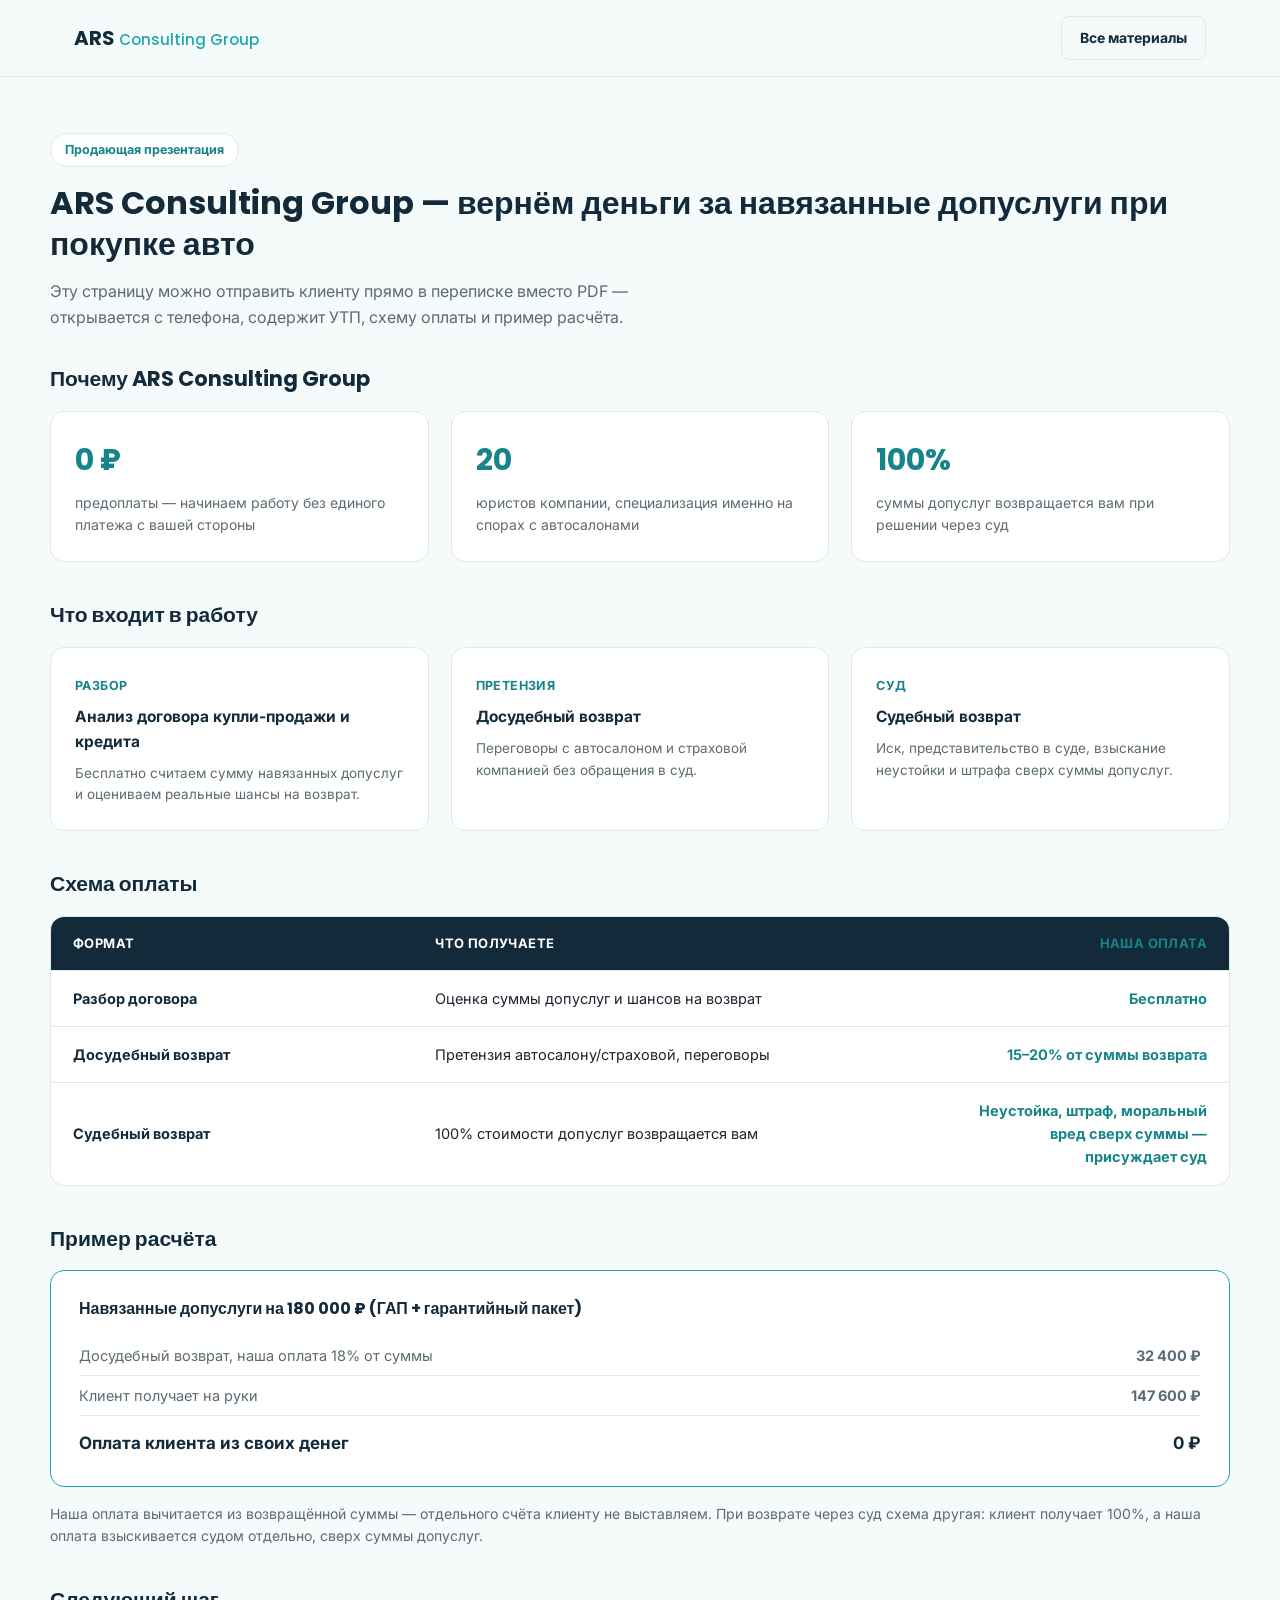
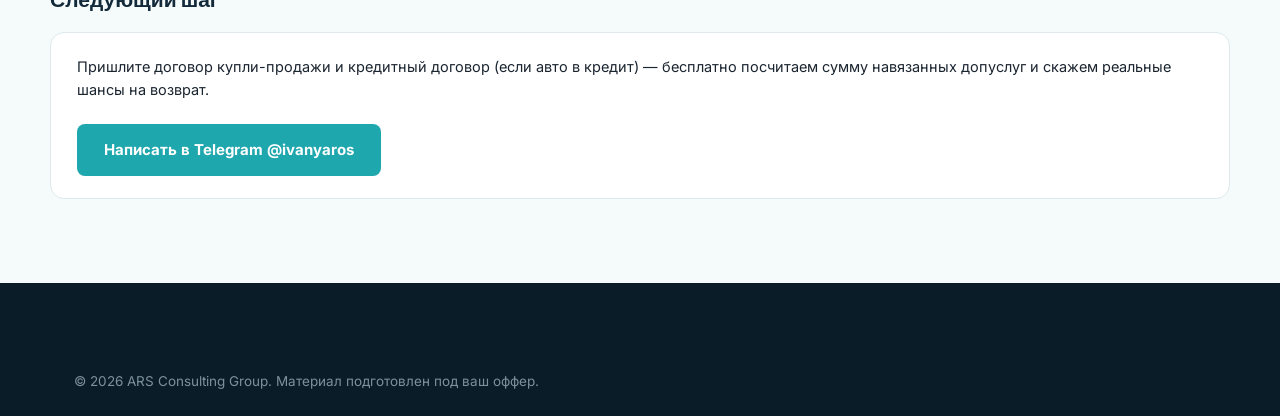
==== presentation.html @ 662c8fbe "add: materials, scripts, presentation, outreach pages" ====
<!DOCTYPE html>
<html lang="ru">
<head>
<meta charset="UTF-8">
<meta name="viewport" content="width=device-width, initial-scale=1.0">
<title>Презентация ARS Consulting Group</title>
<link rel="preconnect" href="https://fonts.googleapis.com">
<link rel="preconnect" href="https://fonts.gstatic.com" crossorigin>
<link href="https://fonts.googleapis.com/css2?family=Poppins:wght@400;500;600;700;800&family=Inter:wght@400;500;600;700&display=swap" rel="stylesheet">
<link rel="stylesheet" href="styles.css">
</head>
<body>

<header class="doc-header">
  <div class="container doc-bar">
    <a href="index.html" class="logo">ARS <span class="logo__suffix">Consulting Group</span></a>
    <div class="doc-bar__actions">
      <a href="materials.html" class="btn btn--ghost btn--sm">Все материалы</a>
    </div>
  </div>
</header>

<main class="container doc-hero">
  <span class="tag">Продающая презентация</span>
  <h1>ARS Consulting Group — вернём деньги за навязанные допуслуги при покупке авто</h1>
  <p>Эту страницу можно отправить клиенту прямо в переписке вместо PDF — открывается с телефона, содержит УТП, схему оплаты и пример расчёта.</p>
</main>

<section class="container doc-section">
  <h2>Почему ARS Consulting Group</h2>
  <div class="usp-grid">
    <div class="usp"><span class="usp__num">0 ₽</span><p>предоплаты — начинаем работу без единого платежа с вашей стороны</p></div>
    <div class="usp"><span class="usp__num">20</span><p>юристов компании, специализация именно на спорах с автосалонами</p></div>
    <div class="usp"><span class="usp__num">100%</span><p>суммы допуслуг возвращается вам при решении через суд</p></div>
  </div>

  <h2>Что входит в работу</h2>
  <div class="grid grid--3">
    <div class="service"><span class="service__price">Разбор</span><h4>Анализ договора купли-продажи и кредита</h4><p>Бесплатно считаем сумму навязанных допуслуг и оцениваем реальные шансы на возврат.</p></div>
    <div class="service"><span class="service__price">Претензия</span><h4>Досудебный возврат</h4><p>Переговоры с автосалоном и страховой компанией без обращения в суд.</p></div>
    <div class="service"><span class="service__price">Суд</span><h4>Судебный возврат</h4><p>Иск, представительство в суде, взыскание неустойки и штрафа сверх суммы допуслуг.</p></div>
  </div>

  <h2>Схема оплаты</h2>
  <div class="price-table">
    <div class="price-row price-row--head"><span>Формат</span><span>Что получаете</span><span>Наша оплата</span></div>
    <div class="price-row"><span>Разбор договора</span><span>Оценка суммы допуслуг и шансов на возврат</span><span class="ok">Бесплатно</span></div>
    <div class="price-row"><span>Досудебный возврат</span><span>Претензия автосалону/страховой, переговоры</span><span>15–20% от суммы возврата</span></div>
    <div class="price-row"><span>Судебный возврат</span><span>100% стоимости допуслуг возвращается вам</span><span>Неустойка, штраф, моральный вред сверх суммы — присуждает суд</span></div>
  </div>

  <h2>Пример расчёта</h2>
  <div class="calc-box">
    <h3>Навязанные допуслуги на 180 000 ₽ (ГАП + гарантийный пакет)</h3>
    <div class="calc-row"><span>Досудебный возврат, наша оплата 18% от суммы</span><b>32 400 ₽</b></div>
    <div class="calc-row"><span>Клиент получает на руки</span><b>147 600 ₽</b></div>
    <div class="calc-total"><span>Оплата клиента из своих денег</span><b>0 ₽</b></div>
  </div>
  <p style="color:var(--ink-soft); font-size:14px; margin-bottom:40px;">Наша оплата вычитается из возвращённой суммы — отдельного счёта клиенту не выставляем. При возврате через суд схема другая: клиент получает 100%, а наша оплата взыскивается судом отдельно, сверх суммы допуслуг.</p>

  <h2>Следующий шаг</h2>
  <div class="script-block">
    <p>Пришлите договор купли-продажи и кредитный договор (если авто в кредит) — бесплатно посчитаем сумму навязанных допуслуг и скажем реальные шансы на возврат.</p>
    <a href="https://t.me/ivanyaros" target="_blank" rel="noopener" class="btn btn--primary" style="margin-top:12px;">Написать в Telegram @ivanyaros</a>
  </div>
</section>

<footer class="footer">
  <div class="container footer__bottom">
    <span>© <span id="year"></span> ARS Consulting Group. Материал подготовлен под ваш оффер.</span>
  </div>
</footer>

<script>document.getElementById('year').textContent = new Date().getFullYear();</script>
</body>
</html>
---- styles.css ----
:root{
  --navy:#122a3a;
  --navy-dark:#0a1c28;
  --teal:#1fa7ae;
  --teal-dark:#178489;
  --cream:#f5fafb;
  --paper:#ffffff;
  --ink:#1b2530;
  --ink-soft:#5c6b73;
  --line:#dde9eb;
  --radius:14px;
  --shadow:0 18px 40px -20px rgba(18,42,58,.22);
}

*{box-sizing:border-box;margin:0;padding:0}
html{scroll-behavior:smooth}
body{
  font-family:'Inter',Arial,sans-serif;
  color:var(--ink);
  background:var(--cream);
  line-height:1.6;
  -webkit-font-smoothing:antialiased;
}
h1,h2,h3{font-family:'Poppins',Arial,sans-serif;font-weight:700;color:var(--navy);line-height:1.28}
img{max-width:100%;display:block}
a{color:inherit;text-decoration:none}
ul{list-style:none}
.container{max-width:1180px;margin:0 auto;padding:0 24px}

/* BUTTONS */
.btn{display:inline-flex;align-items:center;justify-content:center;gap:8px;padding:13px 26px;border-radius:8px;font-weight:700;font-size:15px;transition:.2s;border:1.5px solid transparent;cursor:pointer;white-space:nowrap}
.btn--accent{background:var(--teal);color:#fff}
.btn--accent:hover{background:var(--teal-dark)}
.btn--outline{border-color:var(--navy);color:var(--navy)}
.btn--outline:hover{background:var(--navy);color:#fff}
.btn--lg{padding:16px 32px;font-size:16px}
.btn--block{width:100%}

/* HEADER */
.header{position:sticky;top:0;z-index:100;background:rgba(245,250,251,.92);backdrop-filter:blur(10px);border-bottom:1px solid transparent;transition:.2s}
.header.scrolled{border-bottom-color:var(--line);box-shadow:0 4px 16px -8px rgba(18,42,58,.15)}
.header__inner{display:flex;align-items:center;justify-content:space-between;gap:24px;min-width:0;height:80px}
.logo{font-family:'Poppins',sans-serif;font-weight:700;font-size:20px;color:var(--navy);flex-shrink:0}
.logo__suffix{color:var(--teal);font-weight:500;font-size:15px}
.logo--footer{font-size:21px;color:#fff;margin-bottom:10px}
.nav{display:flex;gap:22px}
.nav a{font-weight:600;font-size:14.5px;color:var(--ink-soft);white-space:nowrap}
.nav a:hover{color:var(--teal)}
.header__actions{display:flex;align-items:center;gap:16px;flex-shrink:0}
.header__phone{font-weight:700;color:var(--navy);white-space:nowrap}
.burger{display:none;flex-direction:column;justify-content:center;gap:5px;width:32px;height:32px;background:none;border:none;cursor:pointer}
.burger span{display:block;height:2px;background:var(--navy);border-radius:2px;transition:.2s}

/* HERO */
.hero{padding:64px 0 80px}
.hero__grid{display:grid;grid-template-columns:1.15fr .85fr;gap:56px;align-items:center}
.eyebrow{color:var(--teal-dark);font-weight:700;font-size:13.5px;letter-spacing:.04em;text-transform:uppercase;margin-bottom:16px}
.hero h1{font-size:40px;margin-bottom:20px}
.hero__lead{font-size:18px;color:var(--ink-soft);margin-bottom:32px;max-width:560px}
.hero__cta{display:flex;gap:14px;flex-wrap:wrap;margin-bottom:44px}
.hero__stats{display:flex;gap:32px;flex-wrap:wrap}
.stat__num{display:block;font-family:'Poppins',sans-serif;font-size:26px;font-weight:700;color:var(--navy)}
.stat__label{font-size:13px;color:var(--ink-soft);max-width:150px}
.hero__card{background:var(--paper);border:1px solid var(--line);border-radius:var(--radius);padding:32px;box-shadow:var(--shadow)}
.hero__card-title{font-family:'Poppins',sans-serif;font-weight:700;font-size:17px;color:var(--navy);margin-bottom:12px}
.hero__card-media{font-size:14px;color:var(--ink-soft);margin-bottom:20px;padding-bottom:18px;border-bottom:1px solid var(--line)}
.hero__card-list{margin-bottom:24px}
.hero__card-list li{position:relative;padding-left:26px;margin-bottom:12px;font-size:14.5px;color:var(--ink-soft)}
.hero__card-list li::before{content:"";position:absolute;left:0;top:6px;width:14px;height:14px;border-radius:50%;background:var(--teal);opacity:.15}
.hero__card-list li::after{content:"✓";position:absolute;left:2px;top:0;color:var(--teal-dark);font-weight:700;font-size:13px}

/* SECTIONS */
.section{padding:76px 0}
.section-head{display:flex;align-items:baseline;gap:14px;margin-bottom:16px}
.section-head__num{font-family:'Poppins',sans-serif;font-size:14px;color:var(--teal-dark);font-weight:700}
.section-head__title{font-family:'Poppins',sans-serif;font-size:28px;font-weight:700;color:var(--navy)}
.section-lead{color:var(--ink-soft);font-size:16.5px;max-width:640px;margin-bottom:44px}

/* ADVANTAGES */
.adv__grid{display:grid;grid-template-columns:repeat(4,1fr);gap:24px}
.adv__item{background:var(--paper);border:1px solid var(--line);border-radius:var(--radius);padding:28px}
.adv__icon{width:44px;height:44px;border-radius:12px;background:rgba(31,167,174,.1);color:var(--teal-dark);display:flex;align-items:center;justify-content:center;margin-bottom:18px}
.adv__icon svg{width:22px;height:22px}
.adv__item h3{font-size:17px;margin-bottom:8px}
.adv__item p{color:var(--ink-soft);font-size:14.5px}

/* OBJECTION */
.objection{background:var(--paper)}
.objection__grid{display:grid;grid-template-columns:1.2fr .8fr;gap:48px;align-items:start}
.objection__points{margin:24px 0}
.objection__points li{position:relative;padding-left:26px;margin-bottom:16px;font-size:15px;color:var(--ink-soft)}
.objection__points li::before{content:"";position:absolute;left:0;top:8px;width:8px;height:8px;border-radius:50%;background:var(--teal)}
.objection__points strong{color:var(--navy)}
.objection__note{font-size:15px;color:var(--ink-soft);background:var(--cream);border-left:3px solid var(--teal);padding:16px 20px;border-radius:8px}
.objection__card{background:var(--cream);border:1px solid var(--line);border-radius:var(--radius);padding:30px}
.objection__card-title{font-family:'Poppins',sans-serif;font-weight:700;font-size:16px;color:var(--navy);margin-bottom:18px}

/* SERVICES */
.services__grid{display:grid;grid-template-columns:repeat(4,1fr);gap:22px}
.service{border:1px solid var(--line);border-radius:var(--radius);padding:24px;background:var(--paper)}
.card-num{font-family:'Poppins',sans-serif;color:var(--teal-dark);font-weight:700;font-size:13px}
.service h3{font-size:16px;margin:10px 0 8px}
.service p{color:var(--ink-soft);font-size:14px}

/* PRICE CARDS */
.prices__grid{display:grid;grid-template-columns:repeat(2,1fr);gap:24px}
.price-card{position:relative;background:var(--paper);border:1px solid var(--line);border-radius:var(--radius);padding:32px;display:flex;flex-direction:column}
.price-card--accent{border-color:var(--teal);box-shadow:var(--shadow)}
.price-card__badge{position:absolute;top:-13px;left:32px;background:var(--teal);color:#fff;font-size:12px;font-weight:700;padding:5px 14px;border-radius:999px}
.price-card__title{font-family:'Poppins',sans-serif;font-weight:700;font-size:19px;color:var(--navy)}
.price-card__note{color:var(--ink-soft);font-size:14px;margin-bottom:16px}
.price-card__sum{font-family:'Poppins',sans-serif;font-size:24px;font-weight:700;color:var(--teal-dark);margin-bottom:20px}
.price-card__list{margin-bottom:24px;flex-grow:1}
.price-card__list li{position:relative;padding-left:22px;margin-bottom:10px;font-size:14.5px;color:var(--ink-soft)}
.price-card__list li::before{content:"—";position:absolute;left:0;color:var(--teal-dark)}
.prices__footnote{margin-top:32px;color:var(--ink-soft);font-size:14.5px;text-align:center}

/* STEPS */
.steps__grid{display:grid;grid-template-columns:repeat(5,1fr);gap:20px}
.step{text-align:center}
.step__num{display:flex;align-items:center;justify-content:center;width:46px;height:46px;border-radius:50%;background:var(--navy);color:#fff;font-family:'Poppins',sans-serif;font-weight:700;margin:0 auto 16px}
.step h3{font-size:15px;margin-bottom:6px}
.step p{color:var(--ink-soft);font-size:13.5px}

/* MEDIA / REVIEWS */
.reviews{background:var(--paper)}
.media__grid{display:grid;grid-template-columns:repeat(3,1fr);gap:24px}
.media__card{background:var(--cream);border:1px solid var(--line);border-radius:var(--radius);padding:26px}
.media__badge{display:inline-block;background:rgba(31,167,174,.12);color:var(--teal-dark);font-weight:700;font-size:12.5px;padding:5px 12px;border-radius:999px;margin-bottom:14px}
.media__card p{color:var(--ink-soft);font-size:14.5px;margin-bottom:10px}
.media__date{font-weight:700;color:var(--navy);font-size:13.5px}

/* FAQ */
.faq__list{max-width:800px}
.faq__item{border-bottom:1px solid var(--line);padding:20px 0}
.faq__item summary{cursor:pointer;font-weight:700;font-size:16px;color:var(--navy);list-style:none;display:flex;justify-content:space-between;align-items:center;gap:16px}
.faq__item summary::-webkit-details-marker{display:none}
.faq__item summary::after{content:"+";font-size:22px;color:var(--teal-dark);flex-shrink:0}
.faq__item[open] summary::after{content:"–"}
.faq__item p{color:var(--ink-soft);margin-top:12px;font-size:14.5px}

/* FORM */
.form-section__grid{display:grid;grid-template-columns:1.1fr .9fr;gap:40px}
.form{background:var(--paper);border:1px solid var(--line);border-radius:var(--radius);padding:40px;box-shadow:var(--shadow)}
.form h2{font-size:24px;margin-bottom:10px}
.form__lead{color:var(--ink-soft);margin-bottom:26px}
.form__row{margin-bottom:18px}
.form__row label{display:block;font-weight:700;font-size:14px;margin-bottom:6px;color:var(--navy)}
.form__row input,.form__row textarea{width:100%;padding:13px 16px;border:1.5px solid var(--line);border-radius:8px;font-family:inherit;font-size:15px;background:var(--cream);resize:vertical}
.form__row input:focus,.form__row textarea:focus{outline:none;border-color:var(--teal)}
.form__hint{margin-top:14px;font-size:12.5px;color:var(--ink-soft);text-align:center}
.form__hint a{color:var(--teal-dark);text-decoration:underline}
.form-side{background:var(--navy);color:#dce7ea;border-radius:var(--radius);padding:36px;display:flex;flex-direction:column;justify-content:center}
.form-side__title{font-family:'Poppins',sans-serif;font-weight:700;font-size:19px;color:#fff;margin-bottom:20px}
.form-side .hero__card-list li{color:#c3d3d8}
.form-side .hero__card-list li::before{background:var(--teal);opacity:.25}
.form-side .hero__card-list li::after{color:#5fd3d9}
.form-side .btn--outline{border-color:#fff;color:#fff;margin-top:8px}
.form-side .btn--outline:hover{background:#fff;color:var(--navy)}

/* FOOTER */
.footer{background:var(--navy-dark);color:#a9bcc2;padding:64px 0 24px}
.footer__grid{display:grid;grid-template-columns:1.4fr 1fr 1fr 1fr;gap:32px;padding-bottom:40px;border-bottom:1px solid rgba(255,255,255,.1)}
.footer__col a,.footer__col p{display:block;color:#a9bcc2;font-size:14.5px;margin-bottom:10px}
.footer__col a:hover{color:#fff}
.footer__title{color:#fff;font-weight:700;margin-bottom:14px;font-size:15px}
.footer__bottom{display:flex;justify-content:space-between;align-items:center;padding-top:24px;font-size:13.5px;color:#7d919a;flex-wrap:wrap;gap:10px}
.footer__bottom a:hover{color:#fff}

/* FAB */
.fab{position:fixed;bottom:26px;right:26px;width:56px;height:56px;border-radius:50%;background:var(--teal);color:#fff;display:flex;align-items:center;justify-content:center;box-shadow:0 10px 30px -8px rgba(31,167,174,.6);z-index:90;transition:.2s}
.fab:hover{transform:translateY(-3px)}
.fab svg{width:26px;height:26px}

/* REVEAL */
.reveal{opacity:0;transform:translateY(18px);transition:opacity .6s ease,transform .6s ease}
.reveal.is-visible{opacity:1;transform:none}

/* BREAKPOINTS */
@media (max-width:1180px){
  .nav{gap:15px}
  .nav a{font-size:13.5px}
}
@media (max-width:1100px){
  .nav{display:none}
  .burger{display:flex}
  .nav.is-open{display:flex;position:absolute;top:80px;left:0;right:0;background:var(--paper);flex-direction:column;padding:20px 24px;gap:16px;border-bottom:1px solid var(--line);box-shadow:var(--shadow)}
  .burger.is-open span:nth-child(1){transform:translateY(7px) rotate(45deg)}
  .burger.is-open span:nth-child(2){opacity:0}
  .burger.is-open span:nth-child(3){transform:translateY(-7px) rotate(-45deg)}
}
@media (max-width:900px){
  .hero__grid{grid-template-columns:1fr}
  .hero h1{font-size:30px}
  .adv__grid{grid-template-columns:repeat(2,1fr)}
  .objection__grid{grid-template-columns:1fr}
  .services__grid{grid-template-columns:repeat(2,1fr)}
  .prices__grid{grid-template-columns:1fr}
  .steps__grid{grid-template-columns:repeat(2,1fr)}
  .media__grid{grid-template-columns:1fr}
  .form-section__grid{grid-template-columns:1fr}
  .footer__grid{grid-template-columns:1fr 1fr}
}
@media (max-width:560px){
  .header__phone{display:none}
  .adv__grid{grid-template-columns:1fr}
  .services__grid{grid-template-columns:1fr}
  .steps__grid{grid-template-columns:1fr}
  .hero__stats{gap:22px}
  .footer__grid{grid-template-columns:1fr}
}
@media (max-width:380px){
  .logo__suffix{display:none}
}

/* ===== DOC PAGES (материалы/скрипты/презентация/аутрич) ===== */
.tag{display:inline-block;padding:6px 14px;border:1px solid var(--line);border-radius:999px;font-size:12.5px;font-weight:700;color:var(--teal-dark);background:var(--paper)}
.doc-header{position:sticky;top:0;z-index:100;background:rgba(245,250,251,.92);backdrop-filter:blur(10px);border-bottom:1px solid var(--line)}
.doc-bar{display:flex;align-items:center;justify-content:space-between;height:76px}
.doc-bar__actions{display:flex;align-items:center;gap:14px}
.btn--primary{background:var(--teal);color:#fff}
.btn--primary:hover{background:var(--teal-dark)}
.btn--ghost{background:transparent;border:1px solid var(--line);color:var(--navy)}
.btn--ghost:hover{border-color:var(--teal)}
.btn--sm{padding:10px 18px;font-size:14px}
.doc-hero{padding:56px 0 36px}
.doc-hero .tag{margin-bottom:16px}
.doc-hero h1{font-size:32px;margin-bottom:14px}
.doc-hero p{color:var(--ink-soft);font-size:16px;max-width:640px}
.doc-section{padding:0 0 70px}
.doc-section h2{font-size:21px;margin:0 0 18px;color:var(--navy)}
.doc-section h2:not(:first-child){margin-top:40px}
.script-block{background:var(--paper);border:1px solid var(--line);border-radius:var(--radius);padding:22px 26px;margin-bottom:14px}
.script-block h3{font-size:16px;margin-bottom:10px;color:var(--teal-dark);font-family:'Poppins',sans-serif}
.script-block p{color:var(--ink);font-size:14.5px;margin-bottom:10px}
.script-block p:last-child{margin-bottom:0}
.script-block .who{color:var(--ink-soft);font-weight:600}
.material-grid{display:grid;grid-template-columns:repeat(3,1fr);gap:24px;margin-top:8px}
.material-card{background:var(--paper);border:1px solid var(--line);border-radius:var(--radius);padding:28px;display:flex;flex-direction:column;gap:12px}
.material-card__icon{margin-bottom:4px}
.material-card h3{font-size:18px}
.material-card p{color:var(--ink-soft);font-size:14px;flex-grow:1}
.usp-grid{display:grid;grid-template-columns:repeat(3,1fr);gap:22px;margin-bottom:8px}
.usp{background:var(--paper);border:1px solid var(--line);border-radius:var(--radius);padding:24px}
.usp__num{display:block;font-family:'Poppins',sans-serif;font-size:30px;font-weight:700;color:var(--teal-dark);margin-bottom:8px}
.usp p{color:var(--ink-soft);font-size:14px}
.grid{display:grid;gap:22px}
.grid--3{grid-template-columns:repeat(3,1fr)}
.grid .service{border:1px solid var(--line);border-radius:var(--radius);padding:24px;background:var(--paper)}
.grid .service h4{font-size:15.5px;margin:8px 0 8px;color:var(--navy)}
.grid .service p{color:var(--ink-soft);font-size:13.5px}
.grid .service__price{display:inline-block;font-size:12.5px;font-weight:700;color:var(--teal-dark);text-transform:uppercase;letter-spacing:.03em}
.price-table{border:1px solid var(--line);border-radius:var(--radius);overflow:hidden;background:var(--paper);margin-bottom:16px}
.price-row{display:grid;grid-template-columns:1.1fr 1.6fr .8fr;gap:16px;padding:16px 22px;border-bottom:1px solid var(--line);font-size:14.5px;align-items:center}
.price-row:last-child{border-bottom:none}
.price-row--head{background:var(--navy);color:#fff;font-weight:700;font-size:13px;text-transform:uppercase;letter-spacing:.03em}
.price-row span:first-child{font-weight:700;color:var(--navy)}
.price-row--head span:first-child{color:#fff}
.price-row span:last-child{font-weight:700;color:var(--teal-dark);text-align:right}
.price-row .ok{color:var(--teal-dark)}
.calc-box{background:var(--paper);border:1px solid var(--teal);border-radius:var(--radius);padding:28px;margin-bottom:16px}
.calc-box h3{font-size:16px;margin-bottom:16px}
.calc-row{display:flex;justify-content:space-between;padding:8px 0;font-size:14.5px;color:var(--ink-soft);border-bottom:1px solid var(--line)}
.calc-total{display:flex;justify-content:space-between;padding:14px 0 0;font-size:17px;font-weight:700;color:var(--navy)}

@media (max-width:900px){
  .material-grid,.usp-grid,.grid--3{grid-template-columns:1fr}
  .price-row{grid-template-columns:1fr;gap:4px}
  .price-row span:last-child{text-align:left}
}
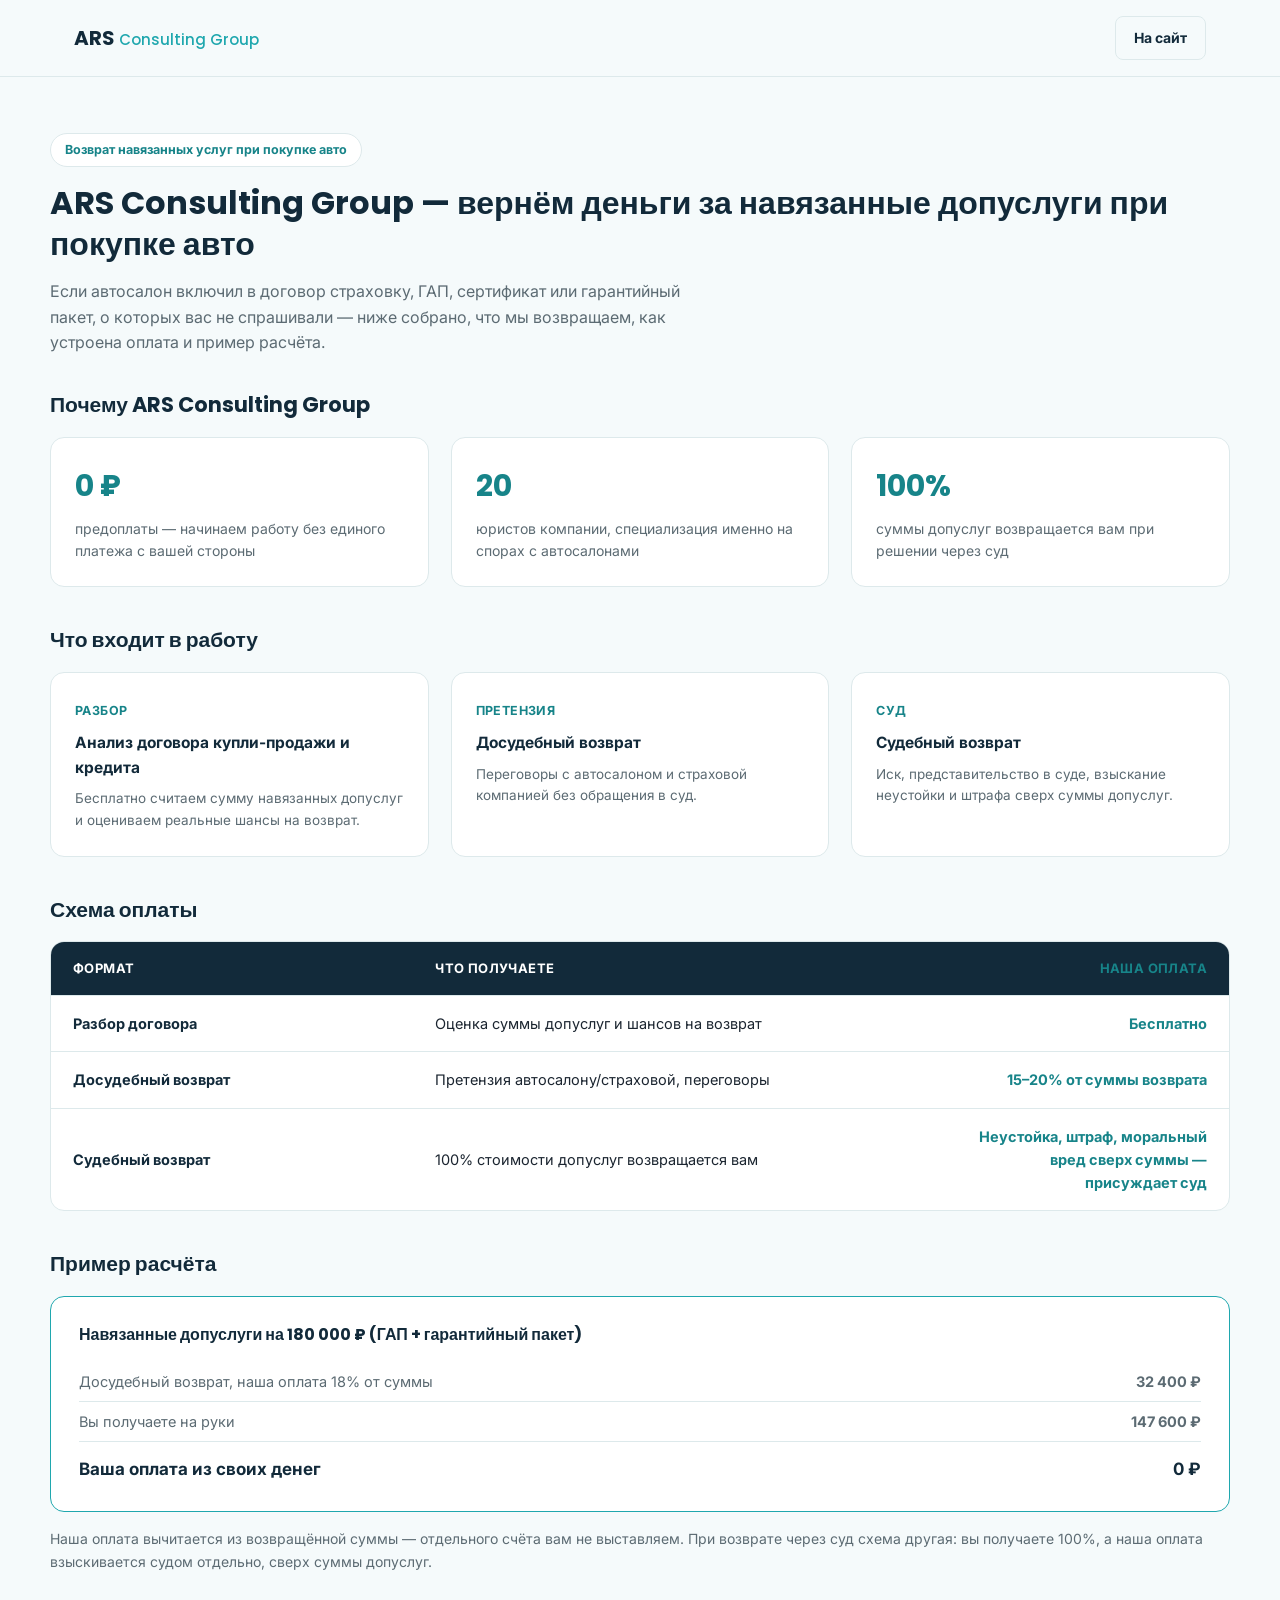
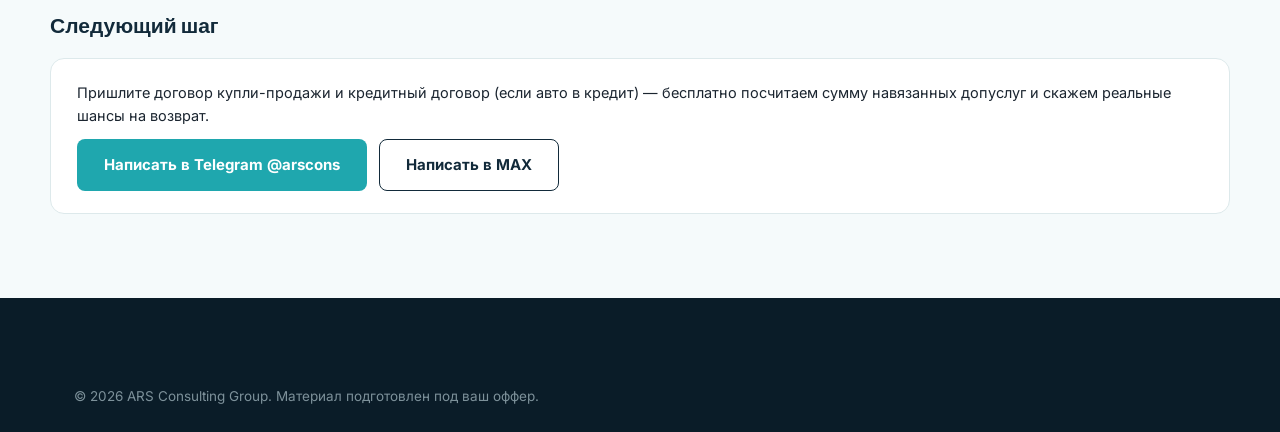
==== commit a2fa3e1e: "update: client contacts, real reviews, video links, presentation page for leads" ====
--- a/presentation.html
+++ b/presentation.html
@@ -15,15 +15,15 @@
   <div class="container doc-bar">
     <a href="index.html" class="logo">ARS <span class="logo__suffix">Consulting Group</span></a>
     <div class="doc-bar__actions">
-      <a href="materials.html" class="btn btn--ghost btn--sm">Все материалы</a>
+      <a href="index.html" class="btn btn--ghost btn--sm">На сайт</a>
     </div>
   </div>
 </header>
 
 <main class="container doc-hero">
-  <span class="tag">Продающая презентация</span>
+  <span class="tag">Возврат навязанных услуг при покупке авто</span>
   <h1>ARS Consulting Group — вернём деньги за навязанные допуслуги при покупке авто</h1>
-  <p>Эту страницу можно отправить клиенту прямо в переписке вместо PDF — открывается с телефона, содержит УТП, схему оплаты и пример расчёта.</p>
+  <p>Если автосалон включил в договор страховку, ГАП, сертификат или гарантийный пакет, о которых вас не спрашивали — ниже собрано, что мы возвращаем, как устроена оплата и пример расчёта.</p>
 </main>
 
 <section class="container doc-section">
@@ -53,15 +53,18 @@
   <div class="calc-box">
     <h3>Навязанные допуслуги на 180 000 ₽ (ГАП + гарантийный пакет)</h3>
     <div class="calc-row"><span>Досудебный возврат, наша оплата 18% от суммы</span><b>32 400 ₽</b></div>
-    <div class="calc-row"><span>Клиент получает на руки</span><b>147 600 ₽</b></div>
-    <div class="calc-total"><span>Оплата клиента из своих денег</span><b>0 ₽</b></div>
+    <div class="calc-row"><span>Вы получаете на руки</span><b>147 600 ₽</b></div>
+    <div class="calc-total"><span>Ваша оплата из своих денег</span><b>0 ₽</b></div>
   </div>
-  <p style="color:var(--ink-soft); font-size:14px; margin-bottom:40px;">Наша оплата вычитается из возвращённой суммы — отдельного счёта клиенту не выставляем. При возврате через суд схема другая: клиент получает 100%, а наша оплата взыскивается судом отдельно, сверх суммы допуслуг.</p>
+  <p style="color:var(--ink-soft); font-size:14px; margin-bottom:40px;">Наша оплата вычитается из возвращённой суммы — отдельного счёта вам не выставляем. При возврате через суд схема другая: вы получаете 100%, а наша оплата взыскивается судом отдельно, сверх суммы допуслуг.</p>
 
   <h2>Следующий шаг</h2>
   <div class="script-block">
     <p>Пришлите договор купли-продажи и кредитный договор (если авто в кредит) — бесплатно посчитаем сумму навязанных допуслуг и скажем реальные шансы на возврат.</p>
-    <a href="https://t.me/ivanyaros" target="_blank" rel="noopener" class="btn btn--primary" style="margin-top:12px;">Написать в Telegram @ivanyaros</a>
+    <div style="display:flex;gap:12px;flex-wrap:wrap;margin-top:12px;">
+      <a href="https://t.me/arscons" target="_blank" rel="noopener" class="btn btn--primary">Написать в Telegram @arscons</a>
+      <a href="https://max.ru/u/f9LHodD0cOKGGbAfv_HlhnOf5TJw5QePdtUTIWmwyAt1I0vePUBUYEoNIDk" target="_blank" rel="noopener" class="btn btn--outline">Написать в MAX</a>
+    </div>
   </div>
 </section>
 
--- a/styles.css
+++ b/styles.css
@@ -47,7 +47,9 @@
 .nav a{font-weight:600;font-size:14.5px;color:var(--ink-soft);white-space:nowrap}
 .nav a:hover{color:var(--teal)}
 .header__actions{display:flex;align-items:center;gap:16px;flex-shrink:0}
+.header__contacts{display:flex;align-items:center;gap:14px}
 .header__phone{font-weight:700;color:var(--navy);white-space:nowrap}
+.header__phone:hover{color:var(--teal-dark)}
 .burger{display:none;flex-direction:column;justify-content:center;gap:5px;width:32px;height:32px;background:none;border:none;cursor:pointer}
 .burger span{display:block;height:2px;background:var(--navy);border-radius:2px;transition:.2s}
 
@@ -128,7 +130,14 @@
 .media__card{background:var(--cream);border:1px solid var(--line);border-radius:var(--radius);padding:26px}
 .media__badge{display:inline-block;background:rgba(31,167,174,.12);color:var(--teal-dark);font-weight:700;font-size:12.5px;padding:5px 12px;border-radius:999px;margin-bottom:14px}
 .media__card p{color:var(--ink-soft);font-size:14.5px;margin-bottom:10px}
-.media__date{font-weight:700;color:var(--navy);font-size:13.5px}
+.media__date{font-weight:700;color:var(--navy);font-size:13.5px;margin-right:10px}
+.link-inline{color:var(--teal-dark);font-weight:700;font-size:13.5px;text-decoration:underline}
+.link-inline:hover{color:var(--teal)}
+.quotes__grid{display:grid;grid-template-columns:repeat(3,1fr);gap:18px;margin-top:28px}
+.quote{background:var(--cream);border:1px solid var(--line);border-radius:var(--radius);padding:20px}
+.quote p{color:var(--ink-soft);font-size:13.5px;margin-bottom:10px;position:relative;padding-left:18px}
+.quote p::before{content:"\201C";position:absolute;left:0;top:-2px;color:var(--teal);font-size:20px;font-weight:700}
+.quote__source{font-size:12px;font-weight:700;color:var(--navy)}
 
 /* FAQ */
 .faq__list{max-width:800px}
@@ -198,11 +207,12 @@
   .prices__grid{grid-template-columns:1fr}
   .steps__grid{grid-template-columns:repeat(2,1fr)}
   .media__grid{grid-template-columns:1fr}
+  .quotes__grid{grid-template-columns:1fr}
   .form-section__grid{grid-template-columns:1fr}
   .footer__grid{grid-template-columns:1fr 1fr}
 }
 @media (max-width:560px){
-  .header__phone{display:none}
+  .header__contacts{display:none}
   .adv__grid{grid-template-columns:1fr}
   .services__grid{grid-template-columns:1fr}
   .steps__grid{grid-template-columns:1fr}
